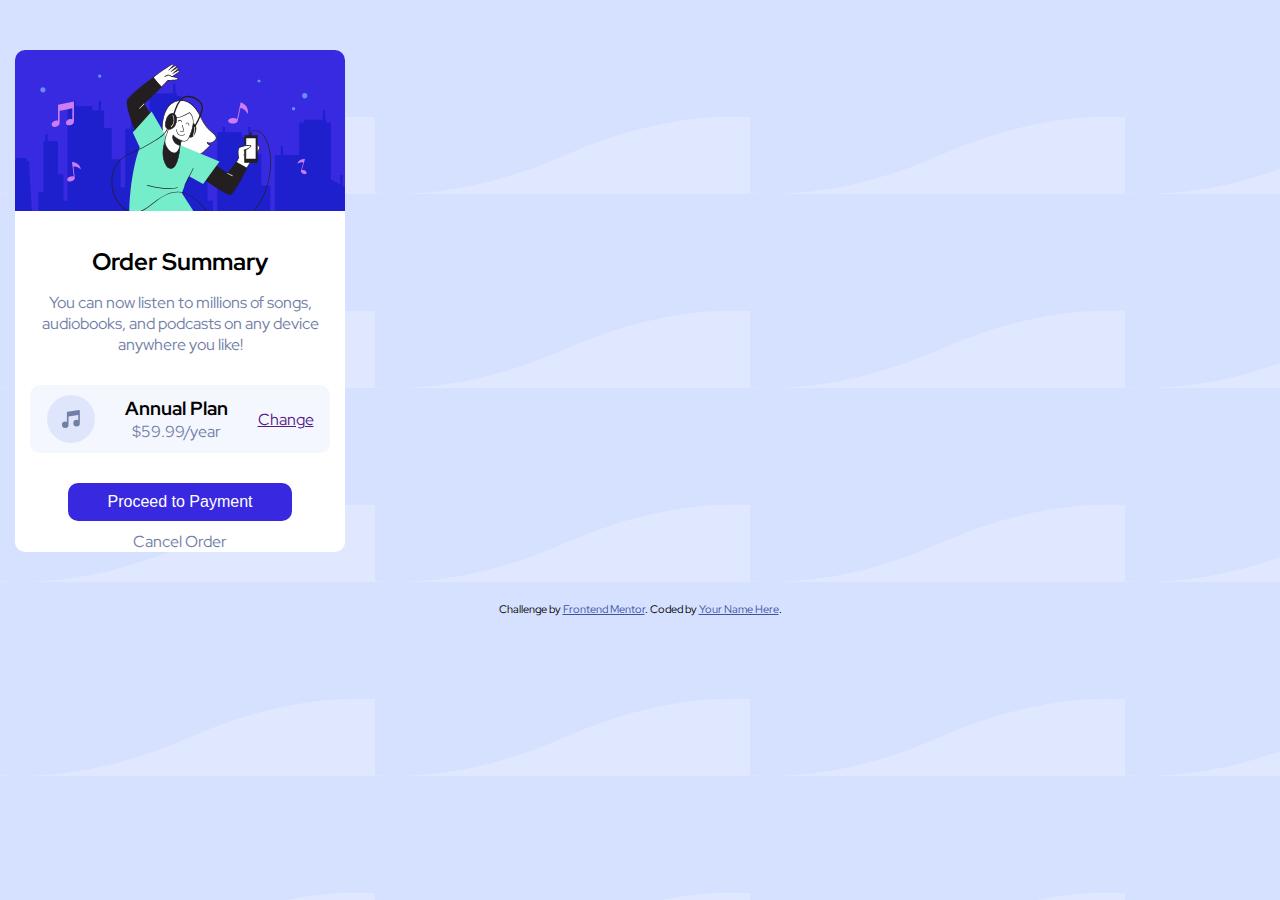
==== index.html @ 414d0c9d "Add index.html, styles.css and images" ====
<!DOCTYPE html>
<html lang="en">
  <head>
    <meta charset="UTF-8" />
    <meta name="viewport" content="width=device-width, initial-scale=1.0" />
    <!-- displays site properly based on user's device -->

    <link
      rel="icon"
      type="image/png"
      sizes="32x32"
      href="./images/favicon-32x32.png"
    />
    <link rel="stylesheet" href="styles.css" />
    <title>Frontend Mentor | Order summary card</title>

    <!-- Feel free to remove these styles or customise in your own stylesheet 👍 -->
    <style>
      .attribution {
        font-size: 11px;
        text-align: center;
      }
      .attribution a {
        color: hsl(228, 45%, 44%);
      }
    </style>
  </head>
  <body>
    <main id="card">
      <img src="./images/illustration-hero.svg" alt="" srcset="" class="hero" />
      <h2 id="header">Order Summary</h2>

      <p>
        You can now listen to millions of songs, audiobooks, and podcasts on any
        device anywhere you like!
      </p>

      <section id="price">
        <img src="./images/icon-music.svg" alt="" srcset="" class="music"/>
        <div id="plan">
          <h3>Annual Plan</h3>
          <p>$59.99/year </p>
        </div>
        <a href="">Change</a>
      </section>

      <button type="submit" id="payment-btn"><p id="payment_para">Proceed to Payment</p></button>
      <p>Cancel Order</p>
    </main>

    <div class="attribution">
      Challenge by
      <a href="https://www.frontendmentor.io?ref=challenge" target="_blank"
        >Frontend Mentor</a
      >. Coded by <a href="#">Your Name Here</a>.
    </div>
  </body>
</html>
---- styles.css ----
@import url("https://fonts.googleapis.com/css2?family=Red+Hat+Display:wght@500;700;900&display=swap");

* {
  margin: 0;
  padding: 0;
}

body {
  font-family: "Red Hat Display", sans-serif;
  background-color: hsl(225, 100%, 94%);
  background-image: url(./images/pattern-background-mobile.svg);
}

p {
  font-size: 16px;
  color: hsl(224, 23%, 55%);
}

#card {
  margin: 50px 15px;
  width: 330px;
  background-color: white;
  text-align: center;
  border-radius: 10px;
}

#header {
  margin: 30px 0 15px 0;
}

#price {
  display: flex;
  flex-direction: row;
  justify-content: center;
  align-items: center;
  background-color: hsl(225, 100%, 98%);
  margin: 30px 15px;
  border-radius: 10px;
  padding: 10px 0;
}

#price > div {
  margin: 0 30px;
}

#payment-btn {
  background-color: hsl(245, 75%, 52%);
  padding: 10px 40px;
  border-radius: 10px;
  border-style: none;
  margin-bottom: 10px;
}

#payment_para {
  color: white;
}

.hero {
  border-top-left-radius: 10px;
  border-top-right-radius: 10px;
  width: 330px;
}
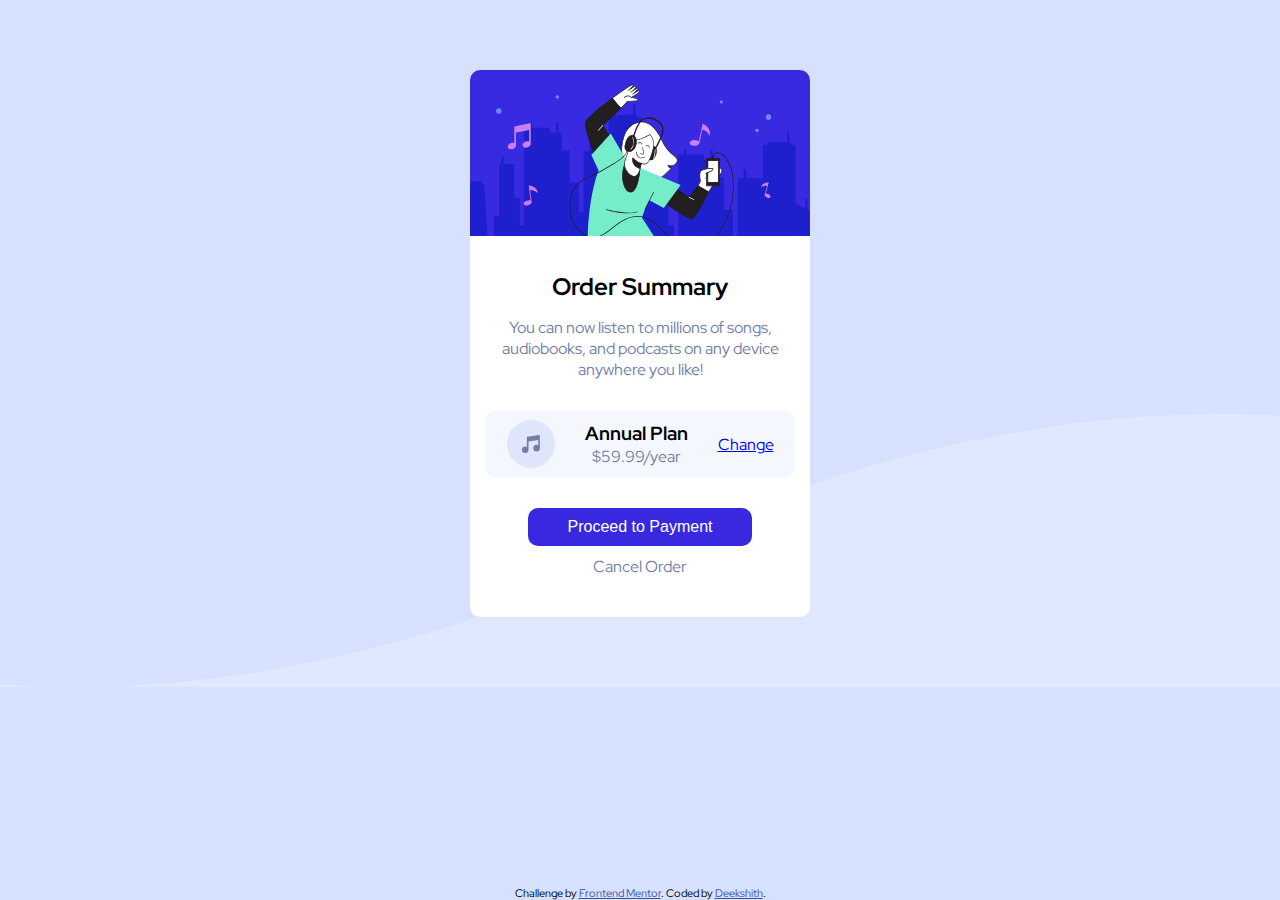
==== commit 6cc07ddd: "Add alt attributes" ====
--- a/index.html
+++ b/index.html
@@ -27,7 +27,7 @@
   </head>
   <body>
     <main id="card">
-      <img src="./images/illustration-hero.svg" alt="" srcset="" class="hero" />
+      <img src="./images/illustration-hero.svg" alt="hero image" class="hero" />
       <h2 id="header">Order Summary</h2>
 
       <p>
@@ -36,12 +36,12 @@
       </p>
 
       <section id="price">
-        <img src="./images/icon-music.svg" alt="" srcset="" class="music"/>
+        <img src="./images/icon-music.svg" alt="music icon" srcset="" class="music"/>
         <div id="plan">
           <h3>Annual Plan</h3>
           <p>$59.99/year </p>
         </div>
-        <a href="">Change</a>
+        <a href="#">Change</a>
       </section>
 
       <button type="submit" id="payment-btn"><p id="payment_para">Proceed to Payment</p></button>
@@ -52,7 +52,7 @@
       Challenge by
       <a href="https://www.frontendmentor.io?ref=challenge" target="_blank"
         >Frontend Mentor</a
-      >. Coded by <a href="#">Your Name Here</a>.
+      >. Coded by <a href="https://github.com/bndkn24">Deekshith</a>.
     </div>
   </body>
 </html>
--- a/styles.css
+++ b/styles.css
@@ -9,6 +9,7 @@
   font-family: "Red Hat Display", sans-serif;
   background-color: hsl(225, 100%, 94%);
   background-image: url(./images/pattern-background-mobile.svg);
+  background-size: 100% 100%;
 }
 
 p {
@@ -17,11 +18,12 @@
 }
 
 #card {
-  margin: 50px 15px;
-  width: 330px;
+  margin: 70px auto;
+  width: 340px;
   background-color: white;
   text-align: center;
   border-radius: 10px;
+  padding-bottom: 40px;
 }
 
 #header {
@@ -58,5 +60,11 @@
 .hero {
   border-top-left-radius: 10px;
   border-top-right-radius: 10px;
-  width: 330px;
+  width: 340px;
 }
+
+.attribution {
+  position: absolute;
+  bottom: 0;
+  width: 100%;
+}
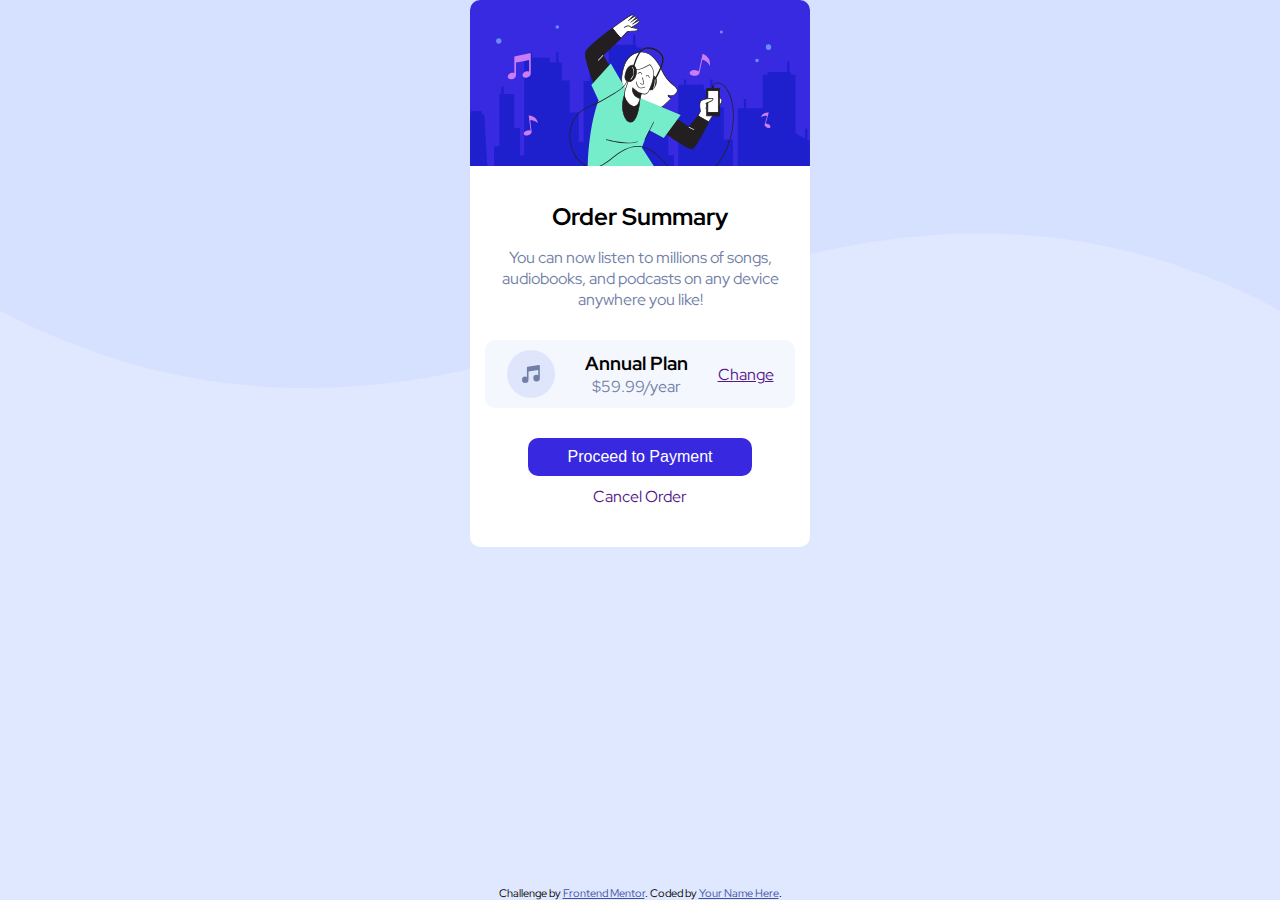
==== commit 71cbb21f: "Add bg-image" ====
--- a/index.html
+++ b/index.html
@@ -26,8 +26,9 @@
     </style>
   </head>
   <body>
+    <div class="bg-image"></div>
     <main id="card">
-      <img src="./images/illustration-hero.svg" alt="hero image" class="hero" />
+      <img src="./images/illustration-hero.svg" alt="" srcset="" class="hero" />
       <h2 id="header">Order Summary</h2>
 
       <p>
@@ -36,23 +37,23 @@
       </p>
 
       <section id="price">
-        <img src="./images/icon-music.svg" alt="music icon" srcset="" class="music"/>
+        <img src="./images/icon-music.svg" alt="" srcset="" class="music"/>
         <div id="plan">
           <h3>Annual Plan</h3>
           <p>$59.99/year </p>
         </div>
-        <a href="#">Change</a>
+        <a href="">Change</a>
       </section>
 
       <button type="submit" id="payment-btn"><p id="payment_para">Proceed to Payment</p></button>
-      <p>Cancel Order</p>
+      <p><a href="" id="cancel">Cancel Order</a></p>
     </main>
 
     <div class="attribution">
       Challenge by
       <a href="https://www.frontendmentor.io?ref=challenge" target="_blank"
         >Frontend Mentor</a
-      >. Coded by <a href="https://github.com/bndkn24">Deekshith</a>.
+      >. Coded by <a href="#">Your Name Here</a>.
     </div>
   </body>
 </html>
--- a/styles.css
+++ b/styles.css
@@ -8,8 +8,22 @@
 body {
   font-family: "Red Hat Display", sans-serif;
   background-color: hsl(225, 100%, 94%);
-  background-image: url(./images/pattern-background-mobile.svg);
-  background-size: 100% 100%;
+}
+
+.bg-image {
+  position: absolute;
+  background-image: url(images/pattern-background-mobile.svg);
+  background-repeat: no-repeat;
+  background-size: 100%;
+  z-index: -1;
+  width: 100%;
+  height: 100%;
+}
+
+@media (min-width: 660px) {
+  .bg-image {
+    background-image: url(images/pattern-background-desktop.svg);
+  }
 }
 
 p {
@@ -18,7 +32,7 @@
 }
 
 #card {
-  margin: 70px auto;
+  margin: 0px auto;
   width: 340px;
   background-color: white;
   text-align: center;
@@ -57,6 +71,10 @@
   color: white;
 }
 
+#cancel {
+  text-decoration: none;
+}
+
 .hero {
   border-top-left-radius: 10px;
   border-top-right-radius: 10px;
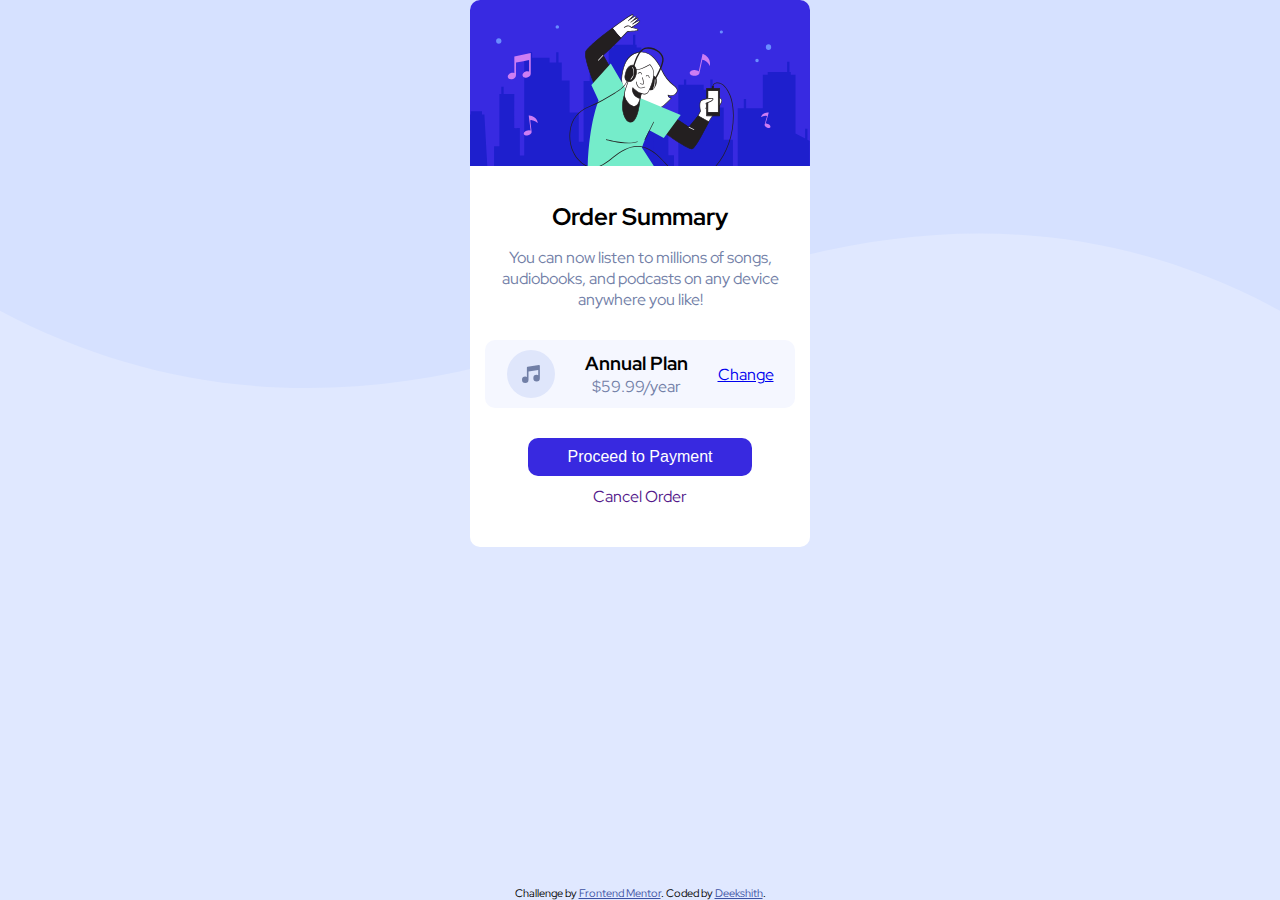
==== commit 85f5dd70: "Merge branch 'main' of https://github.com/bndkn24/order-summary-component into main" ====
--- a/index.html
+++ b/index.html
@@ -28,7 +28,7 @@
   <body>
     <div class="bg-image"></div>
     <main id="card">
-      <img src="./images/illustration-hero.svg" alt="" srcset="" class="hero" />
+      <img src="./images/illustration-hero.svg" alt="hero image" class="hero" />
       <h2 id="header">Order Summary</h2>
 
       <p>
@@ -37,12 +37,12 @@
       </p>
 
       <section id="price">
-        <img src="./images/icon-music.svg" alt="" srcset="" class="music"/>
+        <img src="./images/icon-music.svg" alt="music icon" srcset="" class="music"/>
         <div id="plan">
           <h3>Annual Plan</h3>
           <p>$59.99/year </p>
         </div>
-        <a href="">Change</a>
+        <a href="#">Change</a>
       </section>
 
       <button type="submit" id="payment-btn"><p id="payment_para">Proceed to Payment</p></button>
@@ -53,7 +53,7 @@
       Challenge by
       <a href="https://www.frontendmentor.io?ref=challenge" target="_blank"
         >Frontend Mentor</a
-      >. Coded by <a href="#">Your Name Here</a>.
+      >. Coded by <a href="https://github.com/bndkn24">Deekshith</a>.
     </div>
   </body>
 </html>
